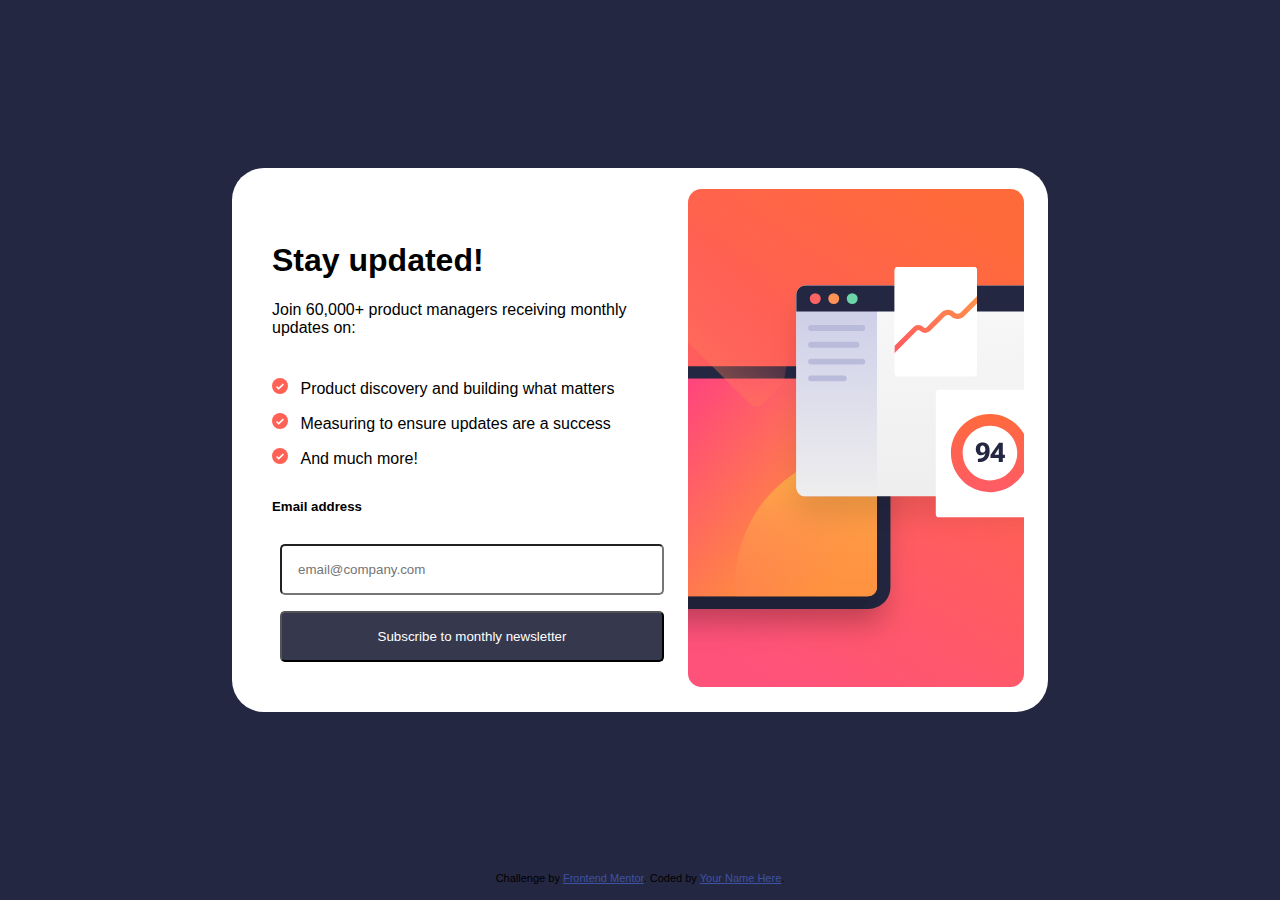
==== index.html @ 2b24b987 "Added style to the list-text" ====
<!DOCTYPE html>
<html lang="en">
  <head>
    <meta charset="UTF-8" />
    <meta name="viewport" content="width=device-width, initial-scale=1.0" />

    <link
      rel="icon"
      type="image/png"
      sizes="32x32"
      href="./images/favicon-32x32.png"
    />
    <link rel="stylesheet" href="./style/styles.css" />

    <title>Newsletter sign-up form with success message</title>

    <!-- Feel free to remove these styles or customise in your own stylesheet 👍 -->
    <style>
      .attribution {
        font-size: 11px;
        text-align: center;
      }
      .attribution a {
        color: hsl(228, 45%, 44%);
      }
    </style>
  </head>
  <body>
    <!-- Sign-up form start -->
    <div class="sign-up-class">
      <div class="sign-up-text">
        <h1>Stay updated!</h1>

        <p>Join 60,000+ product managers receiving monthly updates on:</p>
        <br />
        <img
          src="./assets/images/icon-list.svg"
          alt="list-icon"
          class="list-icon"
        />
        <p class="list-text">Product discovery and building what matters</p>
        <br /><img
          src="./assets/images/icon-list.svg"
          alt="list-icon"
          class="list-icon"
        />
        <p class="list-text">Measuring to ensure updates are a success</p>
        <br /><img
          src="./assets/images/icon-list.svg"
          alt="list-icon"
          class="list-icon"
        />
        <p class="list-text">And much more!</p>

        <h5>Email address</h5>
        <form>
          <input
            type="email"
            placeholder="email@company.com"
            id="email-input"
          />
          <button type="submit" id="submit-button">
            Subscribe to monthly newsletter
          </button>
        </form>
        <!-- Sign-up form end -->

        <!-- Success message start -->

        <!-- After call action has been done by the submit button -->
        <!-- Thanks for subscribing! A confirmation email has been sent to
        ash@loremcompany.com. Please open it and click the button inside to
        confirm your subscription. Dismiss message -->
      </div>
      <div class="sign-up-img">
        <img src="./assets/images/illustration-sign-up-desktop.svg" alt="" />
      </div>
    </div>
    <!-- Success message end -->

    <div class="attribution">
      Challenge by
      <a href="https://www.frontendmentor.io?ref=challenge" target="_blank"
        >Frontend Mentor</a
      >. Coded by <a href="#">Your Name Here</a>.
    </div>
  </body>

  <script src="./index.js"></script>
</html>
---- style/styles.css ----
/* general styling */
body{
    font-family: "Roboto", sans-serif;
    /* font-weight: 400, 700; */
    /* font-size: 16px; */
    background-color: hsl(234, 29%, 20%) ;
}

li {
    text-decoration: none;
}



/* the sign-up-class */

.sign-up-class{
    background-color: hsl(0, 0%, 100%);
    margin: 0 auto;
    position: relative;
    align-content: center;
    display: grid;
    border-radius: 2rem;
    padding: 2rem .5rem;
    top: 10rem;
    width: 50rem;
    height: 30rem;
    grid-template-columns: repeat(2, 1fr);
    grid-column-gap: 2rem;
    justify-content: space-between;
}

/* sign-in text styling */
.sign-up-text{
    position: relative;
    top: 2rem;
    left: 2rem;
}
.sign-up-text h1{
    color:black;
    font-weight: 700;
}
.list-text {
    display: inline-block;
    line-height: 20%;
}
/* not h1 */
.sign-up-class > h1{
    font-size:16px;
}

/* sign-in image styling */
.sign-up-class img{
    width:21rem;
    position: relative;
    right: -2rem;
}
/* sign-in image hover styling */
.sign-up-img:hover, .sign-up-img:focus{
    transform: translateX(5rem) translateY(-1rem);
    cursor: pointer;
    
    transition: all 0.3s ease-in-out;
}


/* styling the list-icon of the promtion */
.list-icon {
    width: 1rem !important;
    padding-right: .5rem !important;
    position: relative !important;
    left: 0rem;
}


#email-input, #submit-button {
    padding: 1rem ;
    margin: .5rem ;
    border-radius:5px;
    width: 100%;
    border: .5px transparent  hsl(0, 0%, 100%);
}

#email-input {
    width: 90.5%;
}

#submit-button{
    color: hsl(0, 0%, 100%);
    background-color: hsl(235, 18%, 26%);

}

#email-input:hover{
   cursor: pointer;
}

/* linear-gradient */



.attribution{
    position: relative;
    top: 20rem;

}
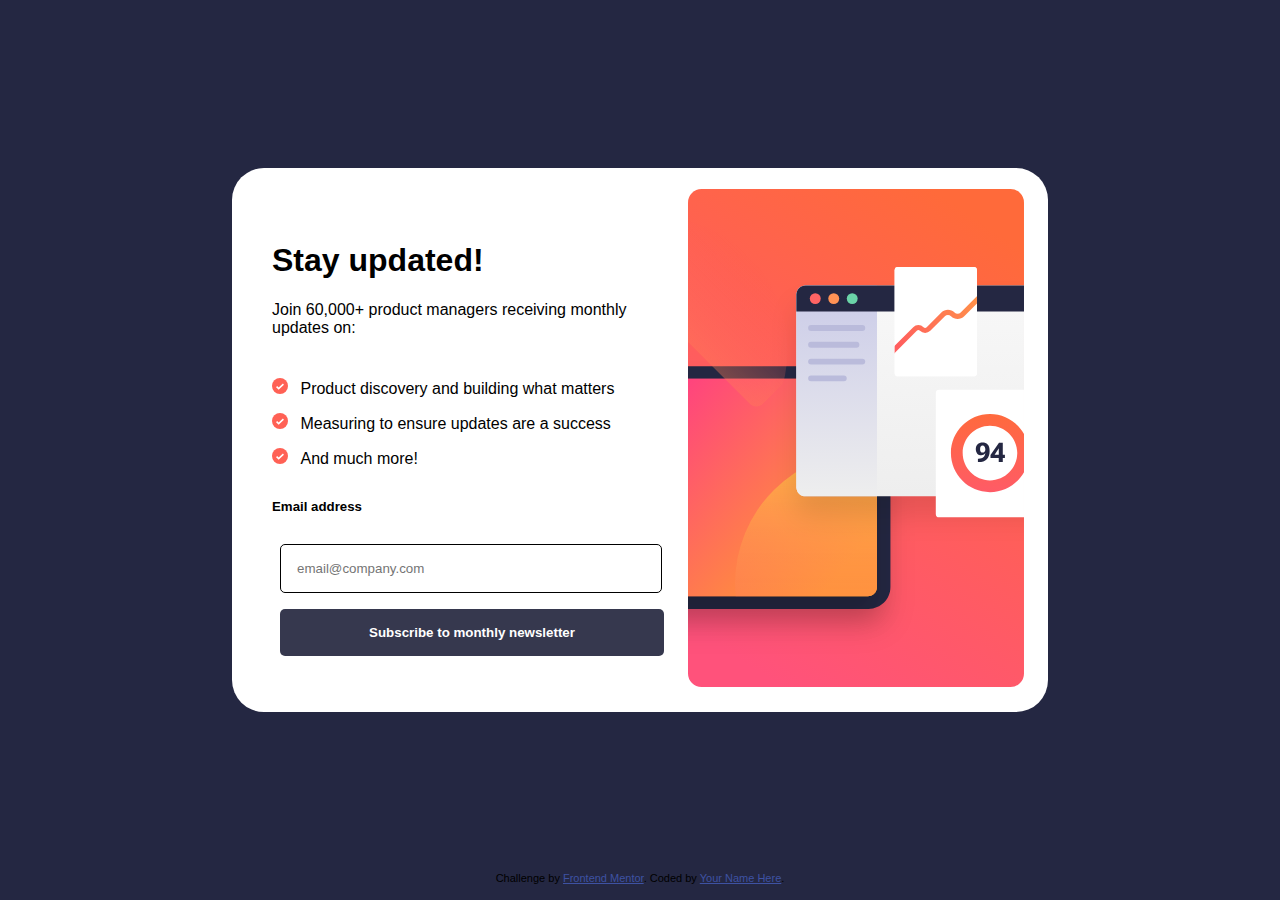
==== commit 196e352a: "Implimented  the function to log the email Input" ====
--- a/index.html
+++ b/index.html
@@ -53,16 +53,10 @@
         <p class="list-text">And much more!</p>
 
         <h5>Email address</h5>
-        <form>
-          <input
-            type="email"
-            placeholder="email@company.com"
-            id="email-input"
-          />
-          <button type="submit" id="submit-button">
-            Subscribe to monthly newsletter
-          </button>
-        </form>
+        <input type="email" placeholder="email@company.com" id="email-input" />
+        <button type="submit" id="submit-button">
+          Subscribe to monthly newsletter
+        </button>
         <!-- Sign-up form end -->
 
         <!-- Success message start -->
--- a/style/styles.css
+++ b/style/styles.css
@@ -44,10 +44,6 @@
     display: inline-block;
     line-height: 20%;
 }
-/* not h1 */
-.sign-up-class > h1{
-    font-size:16px;
-}
 
 /* sign-in image styling */
 .sign-up-class img{
@@ -78,22 +74,27 @@
     margin: .5rem ;
     border-radius:5px;
     width: 100%;
-    border: .5px transparent  hsl(0, 0%, 100%);
+    border: .1px   black solid;
 }
 
 #email-input {
     width: 90.5%;
+
 }
 
 #submit-button{
     color: hsl(0, 0%, 100%);
     background-color: hsl(235, 18%, 26%);
-
+    border:none;
+    font-weight: 700;
+    font-weight: 16px;
 }
 
-#email-input:hover{
+#email-input:hover, #submit-button:hover{
    cursor: pointer;
 }
+
+
 
 /* linear-gradient */
 
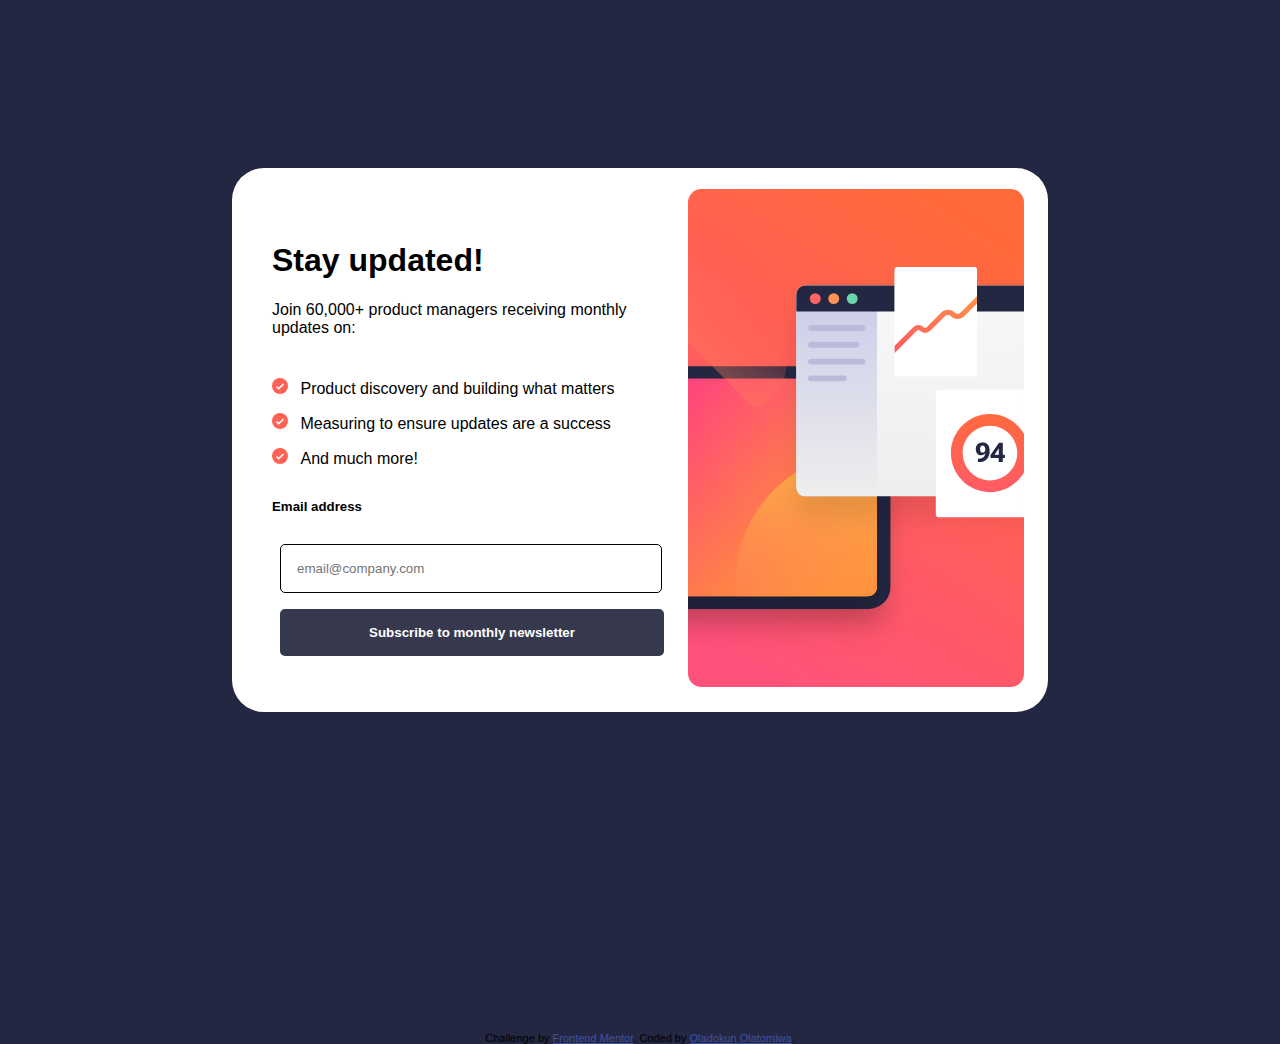
==== commit fff1baec: "Gotten the combo" ====
--- a/index.html
+++ b/index.html
@@ -8,11 +8,11 @@
       rel="icon"
       type="image/png"
       sizes="32x32"
-      href="./images/favicon-32x32.png"
+      href="./assets/images/favicon-32x32.png"
     />
-    <link rel="stylesheet" href="./style/styles.css" />
+    <link rel="stylesheet" href="./css/styles.css" />
 
-    <title>Newsletter sign-up form with success message</title>
+    <title>Newsletter || sign-up</title>
 
     <!-- Feel free to remove these styles or customise in your own stylesheet 👍 -->
     <style>
@@ -54,7 +54,7 @@
 
         <h5>Email address</h5>
         <input type="email" placeholder="email@company.com" id="email-input" />
-        <button type="submit" id="submit-button">
+        <button class="submit-button" id="email-btn">
           Subscribe to monthly newsletter
         </button>
         <!-- Sign-up form end -->
@@ -71,14 +71,26 @@
       </div>
     </div>
     <!-- Success message end -->
+    <div class="thanks-message">
+      <img src="./assets/images/icon-success.svg" alt="" />
+      <h1 id="thanks-head">Thanks for subscribing!</h1>
+      <p id="thanks-text">
+        A confirmation email has been sent to ash@loremcompany.com. Please open
+        it and click the button inside to confirm your subscription.
+      </p>
+      <button id="dismiss-btn" class="submit-button">Dismiss message</button>
+    </div>
 
     <div class="attribution">
       Challenge by
       <a href="https://www.frontendmentor.io?ref=challenge" target="_blank"
         >Frontend Mentor</a
-      >. Coded by <a href="#">Your Name Here</a>.
+      >. Coded by
+      <a href="https://github.com/olatomiwaoladokun/" target="_blank"
+        >Oladokun Olatomiwa</a
+      >.
     </div>
   </body>
 
-  <script src="./index.js"></script>
+  <script src="./index.js" type="module"></script>
 </html>
--- a/css/styles.css
+++ b/css/styles.css
@@ -0,0 +1,168 @@
+/* general styling */
+body{
+    font-family: "Roboto", sans-serif;
+    /* font-weight: 400, 700; */
+    /* font-size: 16px; */
+    background-color: hsl(234, 29%, 20%) ;
+}
+
+li {
+    text-decoration: none;
+}
+
+
+
+/* the sign-up-class */
+
+.sign-up-class{
+    background-color: hsl(0, 0%, 100%);
+    margin: 0 auto;
+    position: relative;
+    align-content: center;
+    display: grid;
+    border-radius: 2rem;
+    padding: 2rem .5rem;
+    top: 10rem;
+    width: 50rem;
+    height: 30rem;
+    grid-template-columns: repeat(2, 1fr);
+    grid-column-gap: 2rem;
+    justify-content: space-between;
+}
+
+/* sign-in text styling */
+.sign-up-text{
+    position: relative;
+    top: 2rem;
+    left: 2rem;
+}
+.sign-up-text h1{
+    color:black;
+    font-weight: 700;
+}
+.list-text {
+    display: inline-block;
+    line-height: 20%;
+}
+
+/* sign-in image styling */
+.sign-up-class img{
+    width:21rem;
+    position: relative;
+    right: -2rem;
+}
+/* sign-in image hover styling */
+.sign-up-img:hover, .sign-up-img:focus{
+    transform: translateX(5rem) translateY(-1rem);
+    cursor: pointer;
+    
+    transition: all 0.3s ease-in-out;
+}
+
+
+/* styling the list-icon of the promtion */
+.list-icon {
+    width: 1rem !important;
+    padding-right: .5rem !important;
+    position: relative !important;
+    left: 0rem;
+}
+
+
+#email-input, .submit-button {
+    padding: 1rem ;
+    margin: .5rem ;
+    border-radius:5px;
+    width: 100%;
+    border: .1px   black solid;
+}
+
+#email-input {
+    width: 90.5%;
+
+}
+
+.submit-button{
+    color: hsl(0, 0%, 100%);
+    background-color: hsl(235, 18%, 26%);
+    border:none;
+    font-weight: 700;
+    font-weight: 16px;
+}
+
+#email-input:hover, .submit-button:hover{
+   cursor: pointer;
+}
+
+
+.submit-button:hover{
+    transition: all 0.3s ease-in-out;
+    background-image: linear-gradient( to right, hsl(4, 100%, 67%) 75%, hsl(39, 100%, 50%)); 
+    box-shadow: 0px 0px 30px hsl(231, 7%, 60%);   
+
+}
+
+
+
+.thanks-message{
+    background-color: hsl(0, 0%, 100%);
+    margin: 0 auto;
+    position: relative;
+    align-content: center;
+    display: grid;
+    border-radius: 2rem;
+    width: 23rem;
+    height: 20rem;
+    padding: 5rem 3rem;
+    top: 10rem;
+    display:none;    
+    animation: fromButtom 2s ease;
+}
+
+#thanks-head{
+    font-weight:700;
+    font-size: 40px;
+    color: hsl(234, 29%, 20%);
+}
+#thanks-text{
+    font-size: 16px;
+    font-weight: 400;
+}
+
+#dismiss-btn{
+    color: hsl(0, 0%, 100%);
+    background-color:hsl(234, 29%, 20%);
+    border:none;
+    font-weight: 700;
+    font-weight: 16px;
+    padding: 1.3rem ;
+    margin: .5rem ;
+    border-radius:5px;
+    width: 100%;
+    position: relative;
+    top: .5rem;
+    left: -.5rem;
+}
+
+#dismiss-btn:hover{
+    cursor: pointer;
+}
+
+/* linear-gradient */
+
+
+
+.attribution{
+    position: relative;
+    top: 30rem;
+}
+
+
+@keyframes fromButtom {
+    0%{
+        transform: translateY(300px);
+    }
+    100%{
+        transform: translateY(0);
+    }
+}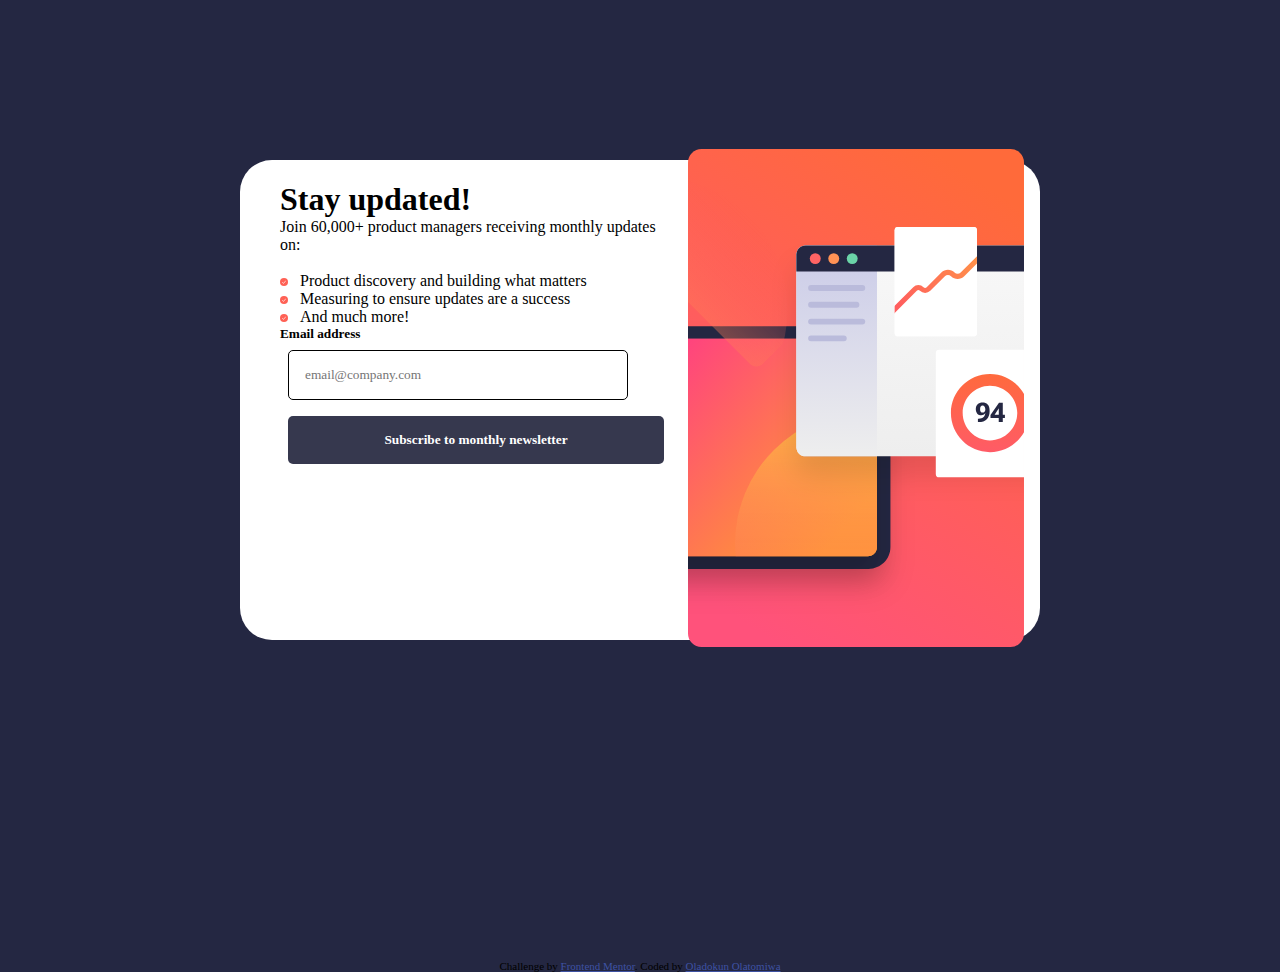
==== commit cdb228ef: "Semi-final stage" ====
--- a/index.html
+++ b/index.html
@@ -28,6 +28,13 @@
   <body>
     <!-- Sign-up form start -->
     <div class="sign-up-class">
+      <div class="sign-up-img-mobile">
+        <img
+          src="./assets/images/illustration-sign-up-mobile.svg"
+          alt="illustration-img"
+        />
+      </div>
+
       <div class="sign-up-text">
         <h1>Stay updated!</h1>
 
@@ -52,11 +59,17 @@
         />
         <p class="list-text">And much more!</p>
 
-        <h5>Email address</h5>
-        <input type="email" placeholder="email@company.com" id="email-input" />
-        <button class="submit-button" id="email-btn">
-          Subscribe to monthly newsletter
-        </button>
+        <form action="#">
+          <h5>Email address</h5>
+          <input
+            type="email"
+            placeholder="email@company.com"
+            id="email-input"
+          />
+          <button class="submit-button" id="email-btn">
+            Subscribe to monthly newsletter
+          </button>
+        </form>
         <!-- Sign-up form end -->
 
         <!-- Success message start -->
@@ -88,7 +101,7 @@
       >. Coded by
       <a href="https://github.com/olatomiwaoladokun/" target="_blank"
         >Oladokun Olatomiwa</a
-      >.
+      >
     </div>
   </body>
 
--- a/css/styles.css
+++ b/css/styles.css
@@ -1,8 +1,13 @@
 /* general styling */
+* {
+    font-family: "Roboto", "Helvetica Neue";
+    margin: 0;
+    padding: 0;
+    box-sizing: border-box;
+
+}
 body{
     font-family: "Roboto", sans-serif;
-    /* font-weight: 400, 700; */
-    /* font-size: 16px; */
     background-color: hsl(234, 29%, 20%) ;
 }
 
@@ -30,6 +35,9 @@
     justify-content: space-between;
 }
 
+.sign-up-img-mobile {
+    display: none;
+}
 /* sign-in text styling */
 .sign-up-text{
     position: relative;
@@ -158,6 +166,32 @@
 }
 
 
+/* mobile */
+
+@media screen and (max-width: 375px){
+
+    .sign-up-class{
+        width: fit-content;
+        grid-template-columns: repeat(1, 1fr);
+        display: block;
+        height: 78%;
+        width: 25rem;
+        padding: 0px 0px 0px 0px;
+        margin: 0px;
+        top: 0px;
+        right: 2rem;
+        left: 0px;
+    }
+
+    .sign-up-img-mobile{
+        display: block;
+        margin: none;
+    }
+    .sign-up-img{
+        display: none;
+    }
+}
+
 @keyframes fromButtom {
     0%{
         transform: translateY(300px);
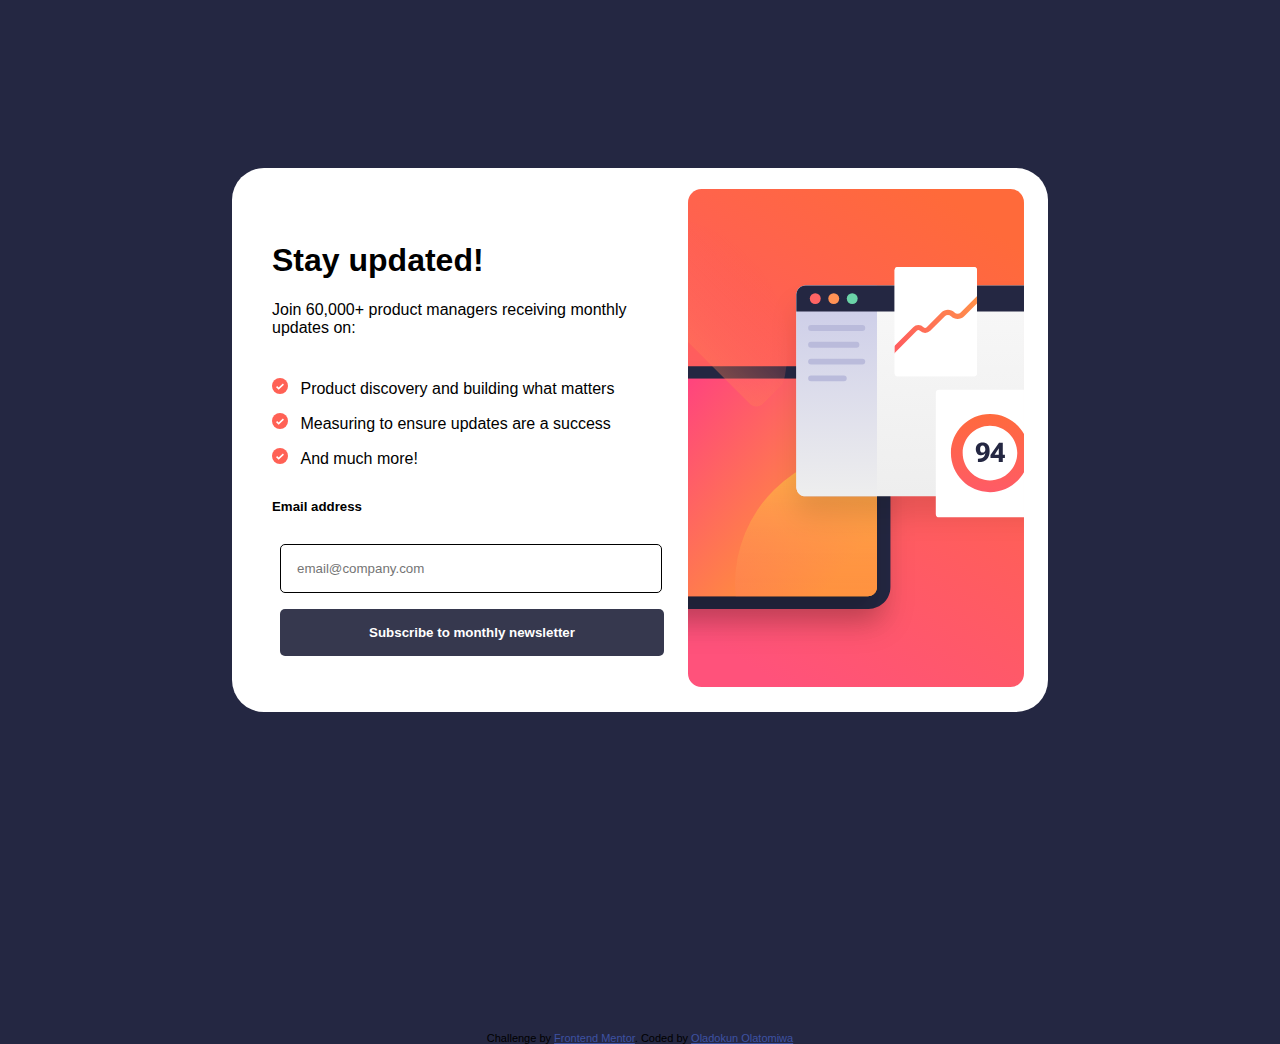
==== commit 9e3d1792: "semi-finished" ====
--- a/index.html
+++ b/index.html
@@ -66,7 +66,7 @@
             placeholder="email@company.com"
             id="email-input"
           />
-          <button class="submit-button" id="email-btn">
+          <button type="submit" class="submit-button" id="email-btn">
             Subscribe to monthly newsletter
           </button>
         </form>
--- a/css/styles.css
+++ b/css/styles.css
@@ -1,11 +1,11 @@
 /* general styling */
-* {
+/* * {
     font-family: "Roboto", "Helvetica Neue";
     margin: 0;
     padding: 0;
     box-sizing: border-box;
 
-}
+} */
 body{
     font-family: "Roboto", sans-serif;
     background-color: hsl(234, 29%, 20%) ;
@@ -170,23 +170,39 @@
 
 @media screen and (max-width: 375px){
 
+    * {
+        font-family: "Roboto", "Helvetica Neue";
+        margin: 0;
+        padding: 0;
+        box-sizing: border-box;
+    
+    }
+    
+
     .sign-up-class{
         width: fit-content;
-        grid-template-columns: repeat(1, 1fr);
-        display: block;
+        display: flex;
+        flex-direction: column;
         height: 78%;
         width: 25rem;
-        padding: 0px 0px 0px 0px;
+        padding: 0px ;
         margin: 0px;
-        top: 0px;
-        right: 2rem;
+        top: 0rem;
+        right: 2;
         left: 0px;
+        border-radius:  0px;
     }
 
     .sign-up-img-mobile{
         display: block;
         margin: none;
-    }
+        width: 100%;
+    }
+    .sign-up-text{
+        justify-content: space-around;
+        flex-wrap: wrap;
+    }
+
     .sign-up-img{
         display: none;
     }
